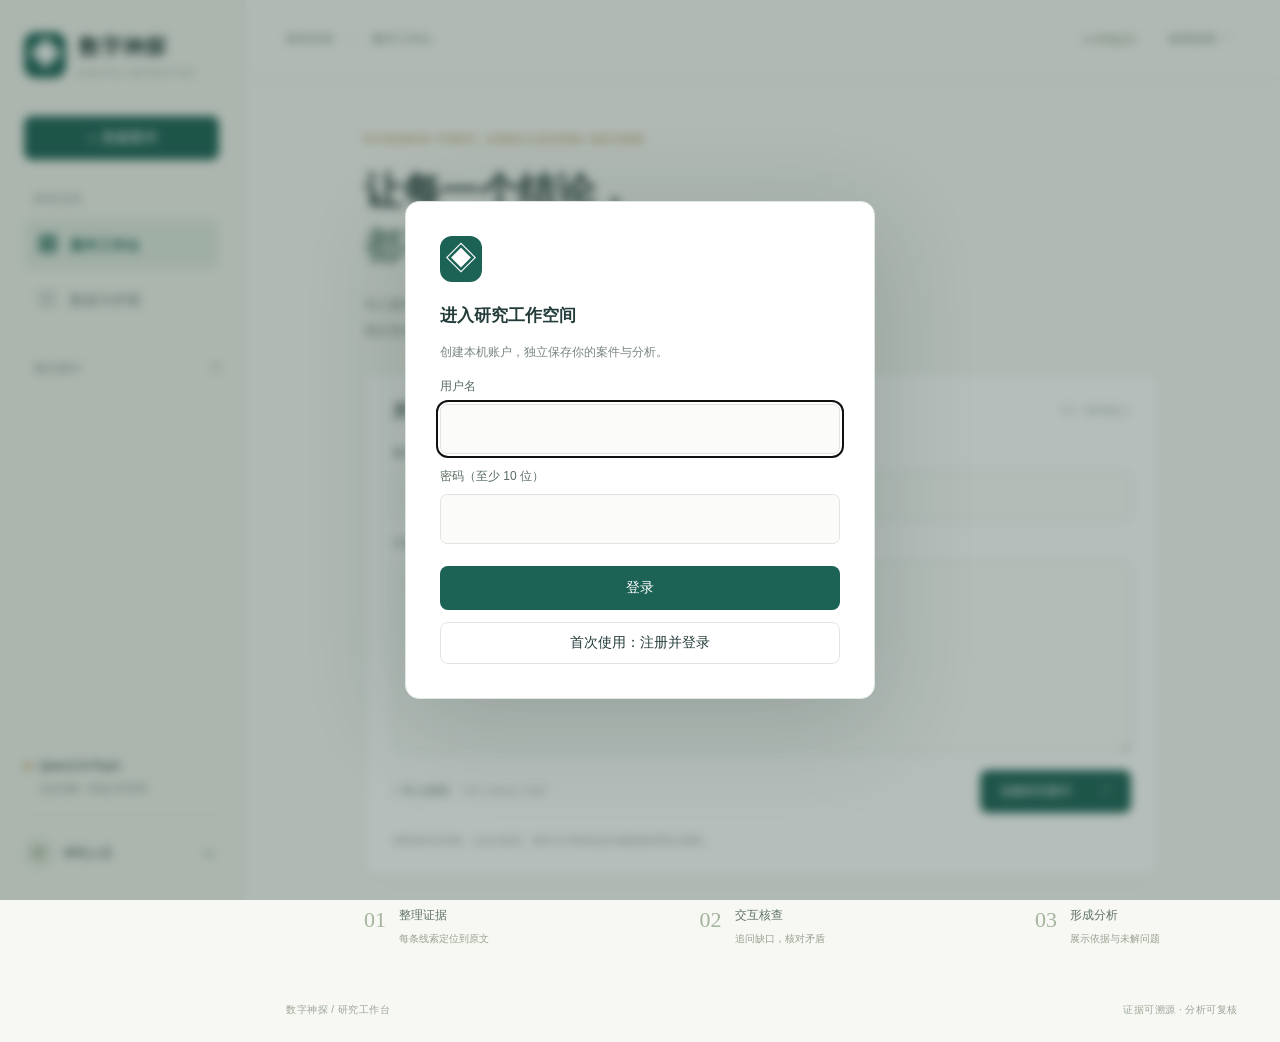
==== static/index.html @ b7cbb6ae "Build Chinese evidence analysis research workspace with audited data pipeline" ====
<!doctype html>
<html lang="zh-CN"><head><meta charset="UTF-8"><meta name="viewport" content="width=device-width,initial-scale=1"><title>数字神探 · 案件研究工作台</title><link rel="stylesheet" href="/static/style.css"></head>
<body>
<aside class="sidebar">
  <a class="brand" href="/" aria-label="数字神探首页"><span class="brand-icon">◈</span><span>数字神探<small>DIGITAL DETECTIVE</small></span></a>
  <button class="primary new-case" id="new-case">＋ 新建案件</button>
  <p class="nav-label">研究空间</p>
  <button class="nav-item active" id="workspace-nav"><span>▦</span> 案件工作台</button>
  <button class="nav-item" id="dataset-nav"><span>▤</span> 数据与评测</button>
  <div class="recent-heading"><span class="nav-label">最近案件</span><span id="case-count">0</span></div>
  <nav id="case-list" aria-label="案件列表"></nav>
  <div class="sidebar-bottom"><div class="model-status"><i id="model-dot"></i><span id="model-label">Qwen3.8-Flash</span></div><p>北京百炼 · 本地工作空间</p><div class="account"><span class="avatar">研</span><span id="username">研究人员</span><button id="logout" aria-label="退出登录">↪</button></div></div>
</aside>
<main>
  <header><div class="breadcrumb">研究空间 <span>/</span> 案件工作台</div><div class="header-right"><span class="local-label">● 本地运行</span><button id="help" class="plain">使用说明 ↗</button></div></header>
  <section id="welcome">
    <div class="eyebrow">EVIDENCE FIRST, CONCLUSIONS SECOND</div>
    <h1>让每一个结论，<br><span>都有证据可循。</span></h1>
    <p class="intro">导入案情，梳理线索。与智能体一起核对矛盾、补充证据，<br>逐步形成可追溯的案件分析。</p>
    <form id="case-form" class="new-panel">
      <div class="panel-heading"><h2>开启一次案件研究</h2><span>01 / 案情输入</span></div>
      <label for="case-title">案件名称</label><input id="case-title" required maxlength="120" placeholder="为这次研究起一个名称">
      <label for="case-text">已知案情与线索</label><textarea id="case-text" required minlength="5" maxlength="40000" rows="7" placeholder="描述案件背景、时间地点、已知人物和现有证据。未知或无法取得的线索请直接说明。"></textarea>
      <div class="form-footer"><label class="upload" for="case-file">↥ 导入材料 <small>TXT / DOCX / PDF</small></label><input type="file" id="case-file" accept=".txt,.md,.docx,.pdf" hidden><button class="primary" type="submit">创建研究案件 <span>↗</span></button></div>
      <div class="fineprint">材料保存在本机；点击分析后，案件文字将发送至你配置的阿里云模型。</div>
    </form>
    <div class="workflow"><div><b>01</b><span>整理证据<small>每条线索定位到原文</small></span></div><div><b>02</b><span>交互核查<small>追问缺口，核对矛盾</small></span></div><div><b>03</b><span>形成分析<small>展示依据与未解问题</small></span></div></div>
  </section>
  <section id="workspace" hidden>
    <div class="case-header"><div><div class="eyebrow">CASE RESEARCH</div><h1 id="current-title"></h1><p id="case-meta"></p></div><div class="case-actions"><button id="export" class="secondary">↥ 导出记录</button><button id="delete" class="plain danger">删除</button></div></div>
    <div id="job-status" class="job" hidden role="status"></div>
    <div class="work-grid"><div class="analysis-panel">
      <div class="tabs" role="tablist"><button data-tab="overview" class="selected" role="tab">案情概览</button><button data-tab="evidence" role="tab">证据库 <span id="evidence-count">0</span></button><button data-tab="graph" role="tab">证据图谱</button><button data-tab="conclusion" role="tab">分析结论</button></div>
      <div class="tab-body" id="tab-overview"></div><div class="tab-body" id="tab-evidence" hidden></div><div class="tab-body" id="tab-graph" hidden><div class="graph-key"><span>● 证据</span><span>● 实体</span><span>● 分析</span></div><svg id="evidence-graph" viewBox="0 0 760 560" role="img" aria-label="证据与实体关系图"></svg><p id="graph-detail">点击节点查看原文或依据。可滚动浏览图谱。</p></div><div class="tab-body" id="tab-conclusion" hidden></div>
    </div><aside class="conversation"><div class="conversation-title"><span class="agent-icon">◈</span><div><h2>案情分析助手</h2><p>核对线索 · 主动追问</p></div></div><div id="messages" aria-live="polite"></div><div id="questions"></div><form id="message-form"><label for="message" class="sr-only">补充线索或回答问题</label><textarea id="message" rows="3" placeholder="回答问题、补充证据，或提出质疑…" required maxlength="20000"></textarea><div class="message-actions"><span>未知线索可回答“不清楚”</span><button class="primary" type="submit">发送 ↗</button></div></form><button id="analyze" class="secondary full">开始分析现有材料</button></aside></div>
  </section>
  <section id="dataset" hidden><div class="eyebrow">RESEARCH QUALITY</div><h1>数据与评测</h1><p class="intro">真实案源、证据可追溯与独立测试，分别核验。</p><div id="dataset-content" class="new-panel"></div><div class="new-panel"><h2>评测口径</h2><p>罪名准确率：预测罪名集合与隐藏标签完全一致的案件比例。</p><p>作案者识别：预测人物集合与隐藏标签完全一致。经过还原须按已核验的关键事实逐项评分，并另报整案完全正确率。</p><p>所有拒答、失败与超时均保留在分母中。置信度不是准确率。未运行独立测试前，不宣称达到 90%。</p></div></section>
  <footer><span>数字神探 / 研究工作台</span><span>证据可溯源 · 分析可复核</span></footer>
</main>
<dialog id="auth-dialog"><form id="auth-form"><div class="brand-icon">◈</div><h2>进入研究工作空间</h2><p>创建本机账户，独立保存你的案件与分析。</p><label for="auth-name">用户名</label><input id="auth-name" autocomplete="username" required minlength="2" maxlength="60"><label for="auth-password">密码（至少 10 位）</label><input id="auth-password" type="password" autocomplete="current-password" minlength="10" maxlength="200" required><p id="auth-error" role="alert"></p><button type="submit" class="primary full">登录</button><button type="button" id="register" class="secondary full">首次使用：注册并登录</button></form></dialog>
<dialog id="help-dialog"><h2>如何开展案件研究</h2><ol><li>输入案件文字，或导入文字版 PDF、DOCX、TXT。</li><li>点击分析，助手将提取原文证据并检查矛盾。</li><li>根据助手问题补充线索；不存在或未知的信息请明确说明。</li><li>查看证据图谱及结论，点击引用回到证据原文。</li><li>导出 JSON 记录，供研究复核。</li></ol><p>第一版只处理文字，不进行指纹图像、视频或 DNA 原始数据鉴定。输出是研究分析；证据不足时可以不作确定判断。</p><p>模型密钥：在项目 .env 中填写 DASHSCOPE_API_KEY，保存后无需重启。账号数据只保存在本机。</p><form method="dialog"><button class="primary">知道了</button></form></dialog>
<div id="toast" role="alert" hidden></div><script src="/static/app.js" defer></script>
</body></html>
---- static/style.css ----
@import url('data:text/css,');
:root{--ink:#233c3a;--muted:#7a8581;--green:#1c6255;--pale:#edf3ee;--paper:#f7f8f4;--line:#e0e6df;--white:#fff;--gold:#b09153}*{box-sizing:border-box}body{margin:0;background:var(--paper);font:14px -apple-system,BlinkMacSystemFont,"PingFang SC","Microsoft YaHei",sans-serif;color:var(--ink)}button,input,textarea{font:inherit}button,a,input,textarea{outline-offset:4px}button{cursor:pointer}button:disabled{opacity:.5;cursor:wait}a{color:inherit;text-decoration:none}button{border:0}h1,h2,p{margin-top:0}h2{font-size:17px;font-weight:600}button{transition:background .18s,transform .18s}button:hover{filter:brightness(.96)}.sidebar{width:244px;height:100dvh;position:fixed;inset:0 auto 0 0;background:#f0f3ed;border-right:1px solid var(--line);padding:32px 24px;display:flex;flex-direction:column}.brand{display:flex;align-items:center;gap:13px;font-weight:650;font-size:21px;letter-spacing:1px}.brand small{display:block;font-size:9px;letter-spacing:1.7px;font-weight:500;margin-top:7px;color:var(--muted)}.brand-icon{display:grid;place-items:center;background:var(--green);width:42px;height:46px;color:white;border-radius:12px;font-size:32px}.primary{background:var(--green);color:#fff;border-radius:8px;padding:13px 20px;font-weight:550}.secondary{background:white;border:1px solid var(--line);border-radius:8px;padding:11px 16px;color:var(--ink)}.new-case{margin:38px 0 32px;width:100%}.nav-label{font-size:11px;letter-spacing:1px;color:var(--muted);margin:0 0 12px 10px}.nav-item{padding:13px 14px;background:transparent;text-align:left;color:#6a7c74;border-radius:8px;margin-bottom:5px}.nav-item span{font-size:18px;margin-right:10px}.nav-item.active{background:#dfe9df;color:var(--green);font-weight:600}.recent-heading{margin-top:32px;display:flex;justify-content:space-between}.recent-heading>span:last-child{font-size:11px;color:var(--muted)}#case-list{overflow:auto;max-height:40vh}.case-link{background:transparent;padding:12px 10px;width:100%;text-align:left;border-radius:7px;color:#62726c;white-space:nowrap;overflow:hidden;text-overflow:ellipsis}.case-link.active{background:#e3eae0;color:var(--green)}.sidebar-bottom{margin-top:auto;padding-top:24px}.model-status{font-size:12px;display:flex;align-items:center;gap:8px}.model-status i{height:7px;width:7px;border-radius:50%;background:#c3a36a}.model-status i.ready{background:#5c9072}.sidebar-bottom p{font-size:10px;color:var(--muted);margin:9px 0 21px 15px}.account{border-top:1px solid var(--line);padding-top:20px;display:flex;align-items:center;gap:10px;font-size:12px}.avatar{display:grid;place-items:center;border-radius:50%;height:30px;width:30px;background:#e0e6da;color:#69826a}.account button{margin-left:auto;color:var(--muted);background:transparent;font-size:20px}main{margin-left:244px;min-height:100dvh;display:flex;flex-direction:column}header{height:79px;padding:0 42px;display:flex;align-items:center;justify-content:space-between;border-bottom:1px solid var(--line);font-size:12px}.breadcrumb{color:#7a8581}.breadcrumb span{margin:0 14px;color:#bec5bf}.header-right{display:flex;align-items:center;gap:24px}.local-label{color:#788a72;font-size:11px}.plain{background:none;color:var(--muted);padding:7px}.eyebrow{font-size:10px;letter-spacing:2.2px;color:var(--gold);margin-bottom:19px;font-weight:600}#welcome{max-width:880px;width:100%;padding:55px 42px 20px;margin:auto}h1{font-size:38px;line-height:1.45;letter-spacing:.5px;font-weight:600;margin-bottom:18px}h1 span{color:#739385}.intro{font-size:13px;line-height:1.95;color:var(--muted);margin-bottom:30px}.new-panel{background:white;border:1px solid var(--line);border-radius:12px;padding:26px 28px;margin-bottom:26px;box-shadow:0 4px 22px #283e2d03}.panel-heading{display:flex;align-items:center;justify-content:space-between;margin-bottom:22px}.panel-heading h2{margin:0}.panel-heading span{font-size:10px;letter-spacing:1px;color:#9aa59b}label{display:block;font-size:12px;color:#586c61;margin:14px 0 9px}input,textarea{width:100%;border:1px solid var(--line);background:#fbfcf9;color:var(--ink);border-radius:7px;padding:12px 13px;line-height:1.7}input::placeholder,textarea::placeholder{color:#a0aaa1;font-size:12px}textarea{resize:vertical}.form-footer{display:flex;align-items:center;justify-content:space-between;margin-top:14px}.form-footer .primary{font-size:12px}.form-footer .primary span{margin-left:24px}.upload{margin:0;cursor:pointer;color:#687f71;font-size:12px}.upload small{color:#a0aaa1;font-size:10px;margin-left:9px}.fineprint{color:#939d94;font-size:10px;margin-top:19px;line-height:1.7}.workflow{display:flex;justify-content:space-between;margin:31px 0 12px}.workflow>div{display:flex;align-items:flex-start;gap:13px}.workflow b{font:22px Georgia,serif;color:#a4b49c}.workflow span{font-size:12px;color:#607264}.workflow small{display:block;font-size:10px;color:#97a18f;margin-top:8px}footer{margin-top:auto;padding:25px 42px;display:flex;justify-content:space-between;font-size:10px;color:#9ca695;letter-spacing:.5px}#workspace{padding:32px 32px 12px}.case-header{display:flex;justify-content:space-between;align-items:center;margin-bottom:24px}.case-header h1{font-size:25px;margin:0 0 9px}.case-header .eyebrow{margin-bottom:8px}.case-header p{color:var(--muted);font-size:11px;margin:0}.case-actions{display:flex;gap:6px}.danger{color:#a67665}.work-grid{display:grid;grid-template-columns:minmax(0,1fr) 320px;gap:20px}.analysis-panel,.conversation{background:#fff;border:1px solid var(--line);border-radius:11px;min-height:660px;overflow:hidden}.tabs{border-bottom:1px solid var(--line);display:flex;padding:0 16px;gap:12px}.tabs button{background:none;padding:19px 8px;color:var(--muted);font-size:12px;border-bottom:2px solid transparent;white-space:nowrap}.tabs button.selected{color:var(--green);border-bottom-color:var(--green);font-weight:600}.tabs span{background:var(--pale);padding:2px 6px;border-radius:5px;font-size:10px}.tab-body{padding:25px;max-height:850px;overflow:auto}.source-block{margin:0 0 22px}.source-block h3{font-size:13px;color:var(--green)}.source-block pre{white-space:pre-wrap;font:13px/1.9 inherit;color:#62746b;overflow-wrap:anywhere}.empty{padding:38px 16px;text-align:center;color:var(--muted);line-height:1.9;font-size:13px}.empty-symbol{font-size:36px;color:#c1d3c4;margin-bottom:12px}.evidence-card{border-bottom:1px solid var(--line);padding:0 0 20px;margin-bottom:20px}.evidence-card .tag{font-size:10px;color:var(--green);background:var(--pale);padding:4px 7px;border-radius:4px}.evidence-card h3{font-size:13px;line-height:1.7;font-weight:550}.evidence-card blockquote{margin:10px 0;border-left:2px solid #b8cbbc;padding:8px 12px;background:#f7f9f5;color:#66776a;font-size:12px;line-height:1.9;white-space:pre-wrap}.evidence-card small{font-size:10px;color:var(--muted)}.conversation{display:flex;flex-direction:column;padding:20px;align-self:start}.conversation-title{display:flex;align-items:center;gap:12px;padding-bottom:18px;border-bottom:1px solid var(--line)}.agent-icon{background:var(--pale);width:36px;height:36px;display:grid;place-items:center;color:var(--green);border-radius:8px;font-size:24px}.conversation-title h2{font-size:14px;margin:0 0 5px}.conversation-title p{font-size:10px;color:var(--muted);margin:0}#messages{flex:1;min-height:230px;max-height:460px;overflow:auto;padding:18px 0}.bubble{padding:12px 14px;margin-bottom:14px;border-radius:9px;font-size:12px;line-height:1.85;white-space:pre-wrap;overflow-wrap:anywhere}.bubble.assistant{background:#f1f5ef;color:#526c5c}.bubble.user{background:#f6f5ef;margin-left:20px;color:#716d58}.bubble .role{display:block;font-size:9px;letter-spacing:1px;color:#98a48f;margin-bottom:6px}#message-form{margin-top:16px}#message-form textarea{font-size:12px;background:#fafbf8}.message-actions{display:flex;justify-content:space-between;align-items:center;margin:9px 0 16px}.message-actions span{font-size:9px;color:#9ba792}.message-actions button{font-size:11px;padding:9px 14px}.full{width:100%}#analyze{font-size:12px}.question{font-size:11px;line-height:1.6;padding:10px;background:#fcf9ed;border-radius:6px;color:#8c7a4c;margin-top:8px}.job{background:#eaf2e9;color:var(--green);border:1px solid #d8e4d5;border-radius:7px;padding:13px 18px;margin-bottom:20px;font-size:12px}.job.error{background:#faf0e9;color:#956e54}.result-status{display:inline-block;background:var(--pale);color:var(--green);font-size:11px;padding:6px 10px;border-radius:5px;margin-bottom:15px}.summary{font-size:15px;line-height:1.9}.result-section{border-top:1px solid var(--line);padding-top:20px;margin-top:22px}.result-section h3{font-size:13px}.result-section p,.result-section li{color:#687a6c;font-size:12px;line-height:1.85}.citation{display:inline-block;border:1px solid #dbe7d9;background:#f3f7f0;padding:2px 7px;margin:3px;color:var(--green);font:10px monospace;border-radius:4px}.confidence{font-size:11px;color:#8a9786;margin:16px 0}.history-bar{display:flex;align-items:end;gap:8px;height:70px;margin:12px 0}.history-bar div{width:24px;background:#91ae94;border-radius:4px 4px 0 0;min-height:2px}.graph-key{font-size:10px;display:flex;gap:20px;color:#799b82}.graph-key span:nth-child(2){color:#bea467}.graph-key span:nth-child(3){color:#7f97b1}#evidence-graph{width:100%;min-width:450px;min-height:380px}#evidence-graph text{font-size:11px;fill:#526458}#evidence-graph g{cursor:pointer}#graph-detail{font-size:12px;line-height:1.9;color:var(--muted);white-space:pre-wrap}#dataset{padding:48px;max-width:1000px}#dataset h1{font-size:30px}#dataset .new-panel p{font-size:13px;line-height:1.9;color:var(--muted)}dialog{border:1px solid var(--line);border-radius:14px;max-width:470px;width:calc(100% - 40px);padding:34px;color:var(--ink);box-shadow:0 24px 100px #1b302830}dialog::backdrop{background:#243d3455;backdrop-filter:blur(5px)}dialog .brand-icon{margin-bottom:22px}dialog p,dialog li{font-size:12px;color:var(--muted);line-height:1.9}dialog .full{margin-top:12px}#auth-error{color:#a26554;margin:10px 0 0}#toast{position:fixed;bottom:28px;left:50%;transform:translateX(-50%);max-width:80vw;padding:15px 24px;background:#344e42;color:white;border-radius:8px;box-shadow:0 8px 30px #182f2720;font-size:13px;z-index:10}.sr-only{position:absolute;width:1px;height:1px;overflow:hidden;clip:rect(0,0,0,0)}[hidden]{display:none!important}@media(min-width:1500px){#welcome{max-width:960px;padding-top:65px}.work-grid{grid-template-columns:minmax(0,1fr) 370px}}@media(max-width:1100px){.sidebar{width:205px;padding:26px 18px}main{margin-left:205px}.work-grid{grid-template-columns:1fr}.conversation{min-height:450px}.analysis-panel{min-height:450px}#messages{min-height:130px}header{padding:0 28px}#welcome{padding:40px 28px}.brand{font-size:18px}.brand small{font-size:8px}}@media(max-width:680px){.sidebar{position:static;width:100%;height:auto;padding:16px;flex-direction:row;align-items:center;gap:15px;border-right:0;border-bottom:1px solid var(--line)}.brand{font-size:16px}.brand-icon{width:32px;height:35px;font-size:25px}.brand small{font-size:7px}.sidebar .new-case{margin:0 0 0 auto;width:auto;padding:10px 13px;font-size:11px}.sidebar .nav-label,.sidebar .nav-item,.sidebar .recent-heading,.sidebar #case-list,.sidebar-bottom{display:none}main{margin-left:0}header{height:57px;padding:0 20px}.header-right .local-label{display:none}#welcome{padding:32px 18px}h1{font-size:30px}.new-panel{padding:20px}.panel-heading span{display:none}.upload small{display:block;margin:5px 0 0}.form-footer .primary{padding:12px}.form-footer .primary span{margin-left:6px}.workflow{gap:12px}.workflow>div{gap:7px}.workflow b{font-size:18px}.workflow span{font-size:11px}.workflow small{font-size:9px;line-height:1.6}footer{padding:22px 18px;font-size:9px}#workspace,#dataset{padding:24px 14px}.case-header{align-items:flex-start;gap:10px}.case-header h1{font-size:21px}.case-actions{flex-direction:column}.case-actions button{font-size:10px}.tabs{padding:0 8px;gap:5px}.tabs button{font-size:11px;padding:16px 7px}.tab-body{padding:20px}.intro br{display:none}}
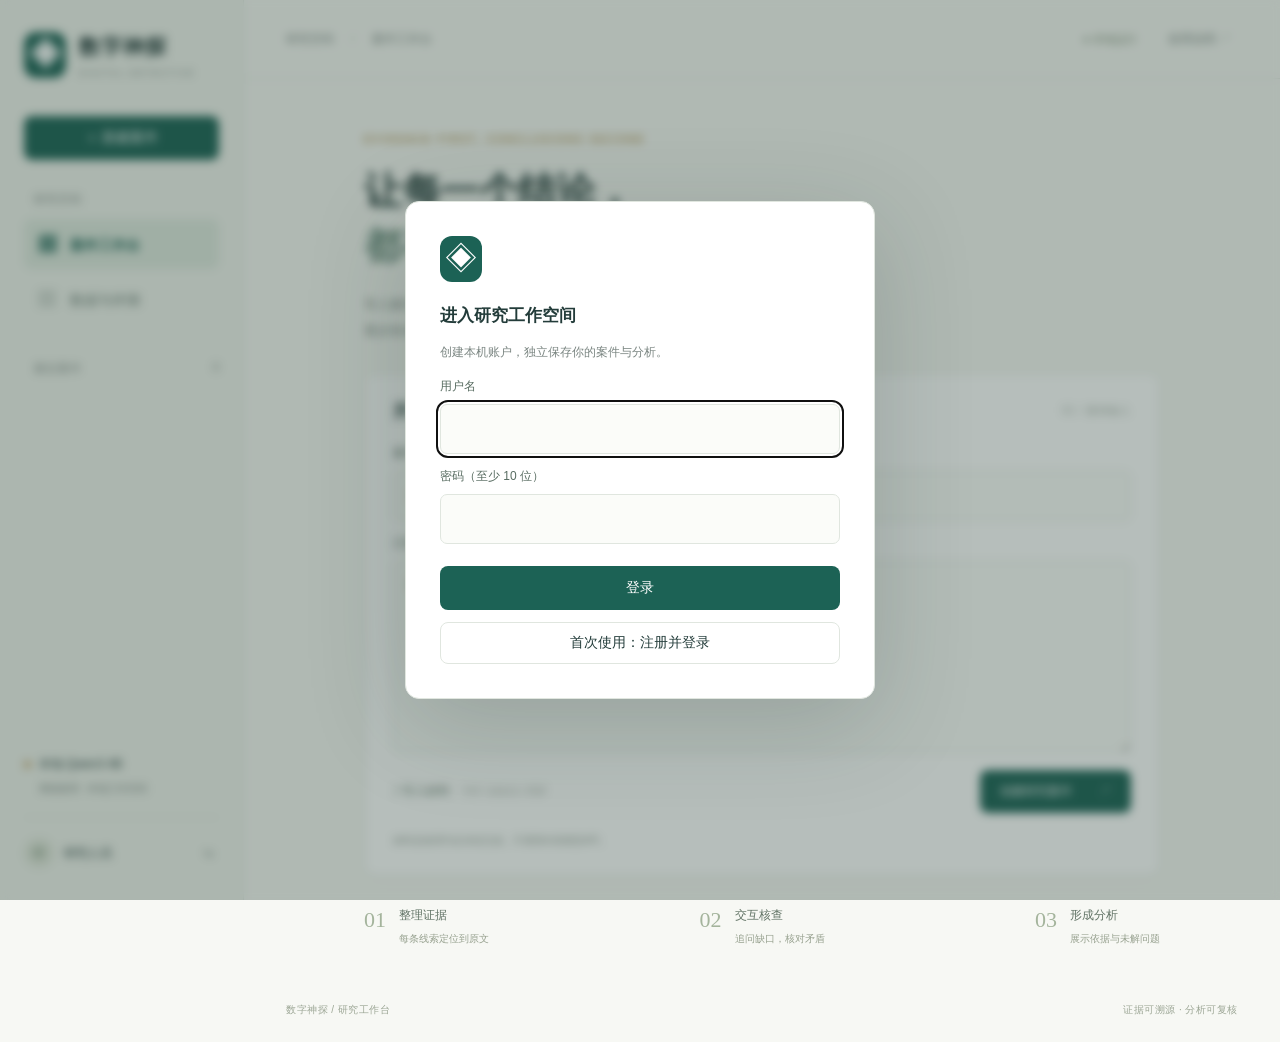
==== commit 66109f0c: "Add offline Mac agent training and five-dimension dataset workflow Replace cloud inference with loca" ====
--- a/static/index.html
+++ b/static/index.html
@@ -9,7 +9,7 @@
   <button class="nav-item" id="dataset-nav"><span>▤</span> 数据与评测</button>
   <div class="recent-heading"><span class="nav-label">最近案件</span><span id="case-count">0</span></div>
   <nav id="case-list" aria-label="案件列表"></nav>
-  <div class="sidebar-bottom"><div class="model-status"><i id="model-dot"></i><span id="model-label">Qwen3.8-Flash</span></div><p>北京百炼 · 本地工作空间</p><div class="account"><span class="avatar">研</span><span id="username">研究人员</span><button id="logout" aria-label="退出登录">↪</button></div></div>
+  <div class="sidebar-bottom"><div class="model-status"><i id="model-dot"></i><span id="model-label">本地 Qwen3 4B</span></div><p>离线推理 · 本地工作空间</p><div class="account"><span class="avatar">研</span><span id="username">研究人员</span><button id="logout" aria-label="退出登录">↪</button></div></div>
 </aside>
 <main>
   <header><div class="breadcrumb">研究空间 <span>/</span> 案件工作台</div><div class="header-right"><span class="local-label">● 本地运行</span><button id="help" class="plain">使用说明 ↗</button></div></header>
@@ -22,7 +22,7 @@
       <label for="case-title">案件名称</label><input id="case-title" required maxlength="120" placeholder="为这次研究起一个名称">
       <label for="case-text">已知案情与线索</label><textarea id="case-text" required minlength="5" maxlength="40000" rows="7" placeholder="描述案件背景、时间地点、已知人物和现有证据。未知或无法取得的线索请直接说明。"></textarea>
       <div class="form-footer"><label class="upload" for="case-file">↥ 导入材料 <small>TXT / DOCX / PDF</small></label><input type="file" id="case-file" accept=".txt,.md,.docx,.pdf" hidden><button class="primary" type="submit">创建研究案件 <span>↗</span></button></div>
-      <div class="fineprint">材料保存在本机；点击分析后，案件文字将发送至你配置的阿里云模型。</div>
+      <div class="fineprint">材料及推理均在本机完成，不调用外部模型API。</div>
     </form>
     <div class="workflow"><div><b>01</b><span>整理证据<small>每条线索定位到原文</small></span></div><div><b>02</b><span>交互核查<small>追问缺口，核对矛盾</small></span></div><div><b>03</b><span>形成分析<small>展示依据与未解问题</small></span></div></div>
   </section>
@@ -34,7 +34,7 @@
       <div class="tab-body" id="tab-overview"></div><div class="tab-body" id="tab-evidence" hidden></div><div class="tab-body" id="tab-graph" hidden><div class="graph-key"><span>● 证据</span><span>● 实体</span><span>● 分析</span></div><svg id="evidence-graph" viewBox="0 0 760 560" role="img" aria-label="证据与实体关系图"></svg><p id="graph-detail">点击节点查看原文或依据。可滚动浏览图谱。</p></div><div class="tab-body" id="tab-conclusion" hidden></div>
     </div><aside class="conversation"><div class="conversation-title"><span class="agent-icon">◈</span><div><h2>案情分析助手</h2><p>核对线索 · 主动追问</p></div></div><div id="messages" aria-live="polite"></div><div id="questions"></div><form id="message-form"><label for="message" class="sr-only">补充线索或回答问题</label><textarea id="message" rows="3" placeholder="回答问题、补充证据，或提出质疑…" required maxlength="20000"></textarea><div class="message-actions"><span>未知线索可回答“不清楚”</span><button class="primary" type="submit">发送 ↗</button></div></form><button id="analyze" class="secondary full">开始分析现有材料</button></aside></div>
   </section>
-  <section id="dataset" hidden><div class="eyebrow">RESEARCH QUALITY</div><h1>数据与评测</h1><p class="intro">真实案源、证据可追溯与独立测试，分别核验。</p><div id="dataset-content" class="new-panel"></div><div class="new-panel"><h2>评测口径</h2><p>罪名准确率：预测罪名集合与隐藏标签完全一致的案件比例。</p><p>作案者识别：预测人物集合与隐藏标签完全一致。经过还原须按已核验的关键事实逐项评分，并另报整案完全正确率。</p><p>所有拒答、失败与超时均保留在分母中。置信度不是准确率。未运行独立测试前，不宣称达到 90%。</p></div></section>
+  <section id="dataset" hidden><div class="eyebrow">RESEARCH QUALITY</div><h1>数据与评测</h1><p class="intro">真实案源、证据可追溯与独立测试，分别核验。</p><p><a href="/research">进入五维标注复核与真人验收</a></p><div id="dataset-content" class="new-panel"></div><div class="new-panel"><h2>评测口径</h2><p>罪名准确率：预测罪名集合与隐藏标签完全一致的案件比例。</p><p>作案者识别：预测人物集合与隐藏标签完全一致。经过还原须按已核验的关键事实逐项评分，并另报整案完全正确率。</p><p>所有拒答、失败与超时均保留在分母中。置信度不是准确率。首轮目标为整案准确率70%；完整独立验收通过前不宣称达标。</p></div></section>
   <footer><span>数字神探 / 研究工作台</span><span>证据可溯源 · 分析可复核</span></footer>
 </main>
 <dialog id="auth-dialog"><form id="auth-form"><div class="brand-icon">◈</div><h2>进入研究工作空间</h2><p>创建本机账户，独立保存你的案件与分析。</p><label for="auth-name">用户名</label><input id="auth-name" autocomplete="username" required minlength="2" maxlength="60"><label for="auth-password">密码（至少 10 位）</label><input id="auth-password" type="password" autocomplete="current-password" minlength="10" maxlength="200" required><p id="auth-error" role="alert"></p><button type="submit" class="primary full">登录</button><button type="button" id="register" class="secondary full">首次使用：注册并登录</button></form></dialog>
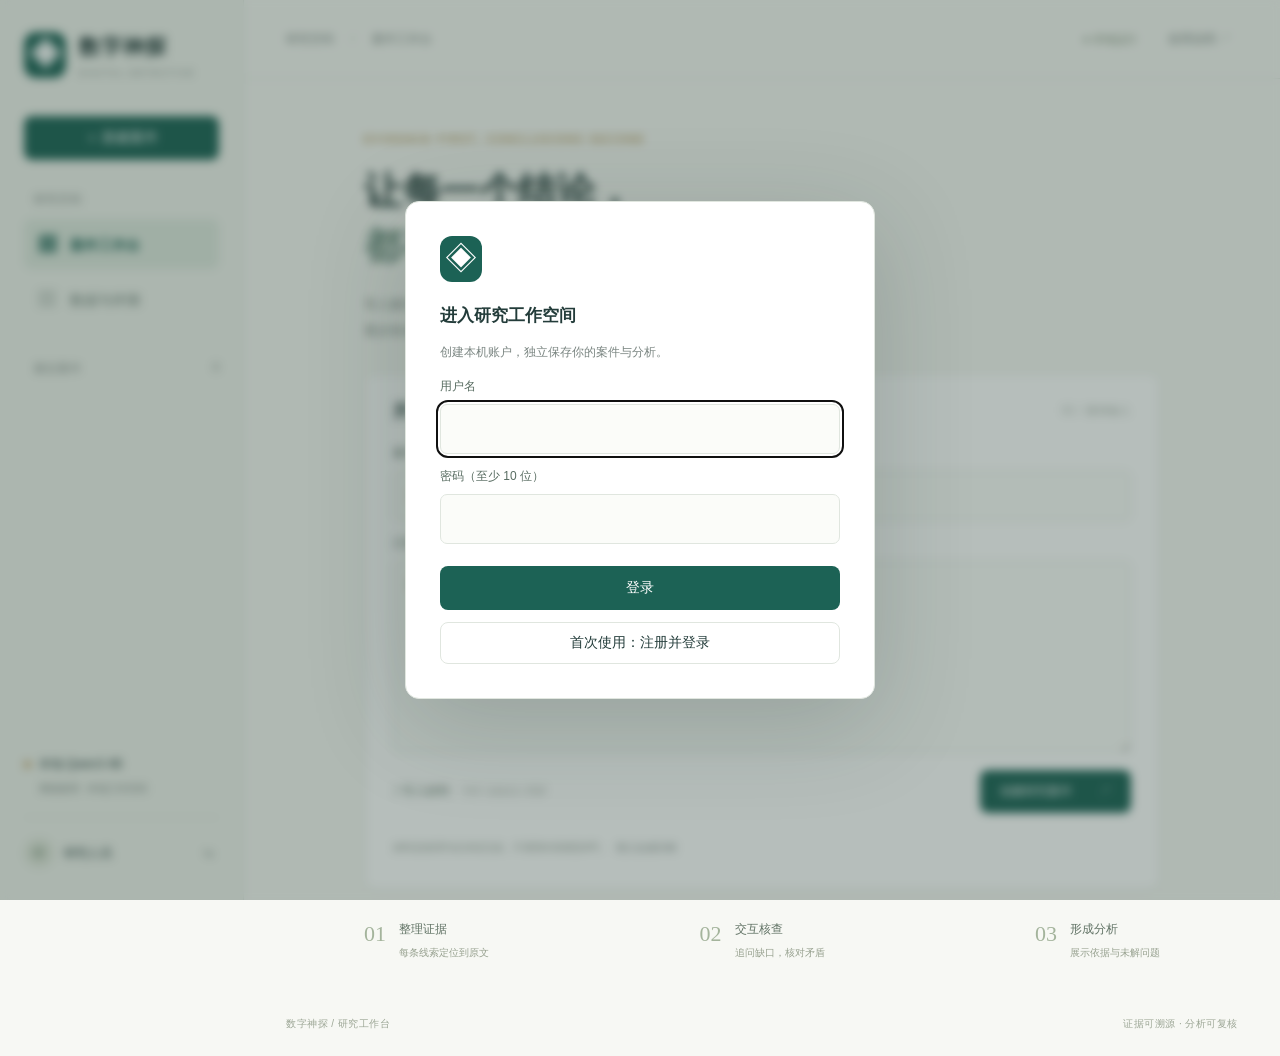
==== commit 6873e1b1: "Deliver usable offline Agent with verified small-batch adapter" ====
--- a/static/index.html
+++ b/static/index.html
@@ -22,7 +22,7 @@
       <label for="case-title">案件名称</label><input id="case-title" required maxlength="120" placeholder="为这次研究起一个名称">
       <label for="case-text">已知案情与线索</label><textarea id="case-text" required minlength="5" maxlength="40000" rows="7" placeholder="描述案件背景、时间地点、已知人物和现有证据。未知或无法取得的线索请直接说明。"></textarea>
       <div class="form-footer"><label class="upload" for="case-file">↥ 导入材料 <small>TXT / DOCX / PDF</small></label><input type="file" id="case-file" accept=".txt,.md,.docx,.pdf" hidden><button class="primary" type="submit">创建研究案件 <span>↗</span></button></div>
-      <div class="fineprint">材料及推理均在本机完成，不调用外部模型API。</div>
+      <div class="fineprint">材料及推理均在本机完成，不调用外部模型API。<button type="button" class="plain" id="load-demo">填入合成示例</button></div>
     </form>
     <div class="workflow"><div><b>01</b><span>整理证据<small>每条线索定位到原文</small></span></div><div><b>02</b><span>交互核查<small>追问缺口，核对矛盾</small></span></div><div><b>03</b><span>形成分析<small>展示依据与未解问题</small></span></div></div>
   </section>
@@ -34,10 +34,10 @@
       <div class="tab-body" id="tab-overview"></div><div class="tab-body" id="tab-evidence" hidden></div><div class="tab-body" id="tab-graph" hidden><div class="graph-key"><span>● 证据</span><span>● 实体</span><span>● 分析</span></div><svg id="evidence-graph" viewBox="0 0 760 560" role="img" aria-label="证据与实体关系图"></svg><p id="graph-detail">点击节点查看原文或依据。可滚动浏览图谱。</p></div><div class="tab-body" id="tab-conclusion" hidden></div>
     </div><aside class="conversation"><div class="conversation-title"><span class="agent-icon">◈</span><div><h2>案情分析助手</h2><p>核对线索 · 主动追问</p></div></div><div id="messages" aria-live="polite"></div><div id="questions"></div><form id="message-form"><label for="message" class="sr-only">补充线索或回答问题</label><textarea id="message" rows="3" placeholder="回答问题、补充证据，或提出质疑…" required maxlength="20000"></textarea><div class="message-actions"><span>未知线索可回答“不清楚”</span><button class="primary" type="submit">发送 ↗</button></div></form><button id="analyze" class="secondary full">开始分析现有材料</button></aside></div>
   </section>
-  <section id="dataset" hidden><div class="eyebrow">RESEARCH QUALITY</div><h1>数据与评测</h1><p class="intro">真实案源、证据可追溯与独立测试，分别核验。</p><p><a href="/research">进入五维标注复核与真人验收</a></p><div id="dataset-content" class="new-panel"></div><div class="new-panel"><h2>评测口径</h2><p>罪名准确率：预测罪名集合与隐藏标签完全一致的案件比例。</p><p>作案者识别：预测人物集合与隐藏标签完全一致。经过还原须按已核验的关键事实逐项评分，并另报整案完全正确率。</p><p>所有拒答、失败与超时均保留在分母中。置信度不是准确率。首轮目标为整案准确率70%；完整独立验收通过前不宣称达标。</p></div></section>
+  <section id="dataset" hidden><div class="eyebrow">RESEARCH QUALITY</div><h1>数据与评测</h1><p class="intro">真实案源、证据可追溯与独立测试，分别核验。</p><p><a href="/research">进入五维标注复核与真人验收</a></p><div id="dataset-content" class="new-panel"></div><div class="new-panel"><h2>评测口径</h2><p>罪名准确率：预测罪名集合与隐藏标签完全一致的案件比例。</p><p>作案者识别：全案有证据支持的参与人集合与隐藏标签完全一致，包括另案处理者；另核对角色类别及具体行为。经过还原须按已核验的关键事实逐项评分，并另报整案完全正确率。</p><p>所有拒答、失败与超时均保留在分母中。置信度不是准确率。首轮目标为整案准确率70%；完整独立验收通过前不宣称达标。</p></div></section>
   <footer><span>数字神探 / 研究工作台</span><span>证据可溯源 · 分析可复核</span></footer>
 </main>
 <dialog id="auth-dialog"><form id="auth-form"><div class="brand-icon">◈</div><h2>进入研究工作空间</h2><p>创建本机账户，独立保存你的案件与分析。</p><label for="auth-name">用户名</label><input id="auth-name" autocomplete="username" required minlength="2" maxlength="60"><label for="auth-password">密码（至少 10 位）</label><input id="auth-password" type="password" autocomplete="current-password" minlength="10" maxlength="200" required><p id="auth-error" role="alert"></p><button type="submit" class="primary full">登录</button><button type="button" id="register" class="secondary full">首次使用：注册并登录</button></form></dialog>
-<dialog id="help-dialog"><h2>如何开展案件研究</h2><ol><li>输入案件文字，或导入文字版 PDF、DOCX、TXT。</li><li>点击分析，助手将提取原文证据并检查矛盾。</li><li>根据助手问题补充线索；不存在或未知的信息请明确说明。</li><li>查看证据图谱及结论，点击引用回到证据原文。</li><li>导出 JSON 记录，供研究复核。</li></ol><p>第一版只处理文字，不进行指纹图像、视频或 DNA 原始数据鉴定。输出是研究分析；证据不足时可以不作确定判断。</p><p>模型密钥：在项目 .env 中填写 DASHSCOPE_API_KEY，保存后无需重启。账号数据只保存在本机。</p><form method="dialog"><button class="primary">知道了</button></form></dialog>
+<dialog id="help-dialog"><h2>如何开展案件研究</h2><ol><li>输入案件文字，或导入文字版 PDF、DOCX、TXT；也可先使用首页的合成示例。</li><li>点击分析，助手将提取原文证据并检查矛盾。本机首次加载可能较慢，请留意上方进度。</li><li>根据助手问题补充线索；不存在或未知的信息请明确说明。发送补充后会自动开始下一轮分析。</li><li>查看证据图谱及结论，点击引用回到证据原文。</li><li>导出 JSON 记录，供研究复核。</li></ol><p>第一版只处理文字，不进行指纹图像、视频或 DNA 原始数据鉴定。输出是研究分析；证据不足时可以不作确定判断。</p><p>无需模型 API Key。模型、案件与账户保存在本机；“数据与评测”页显示当前微调状态和后续研究目标。小批量训练已完成不代表独立准确率达标。</p><form method="dialog"><button class="primary">知道了</button></form></dialog>
 <div id="toast" role="alert" hidden></div><script src="/static/app.js" defer></script>
 </body></html>
